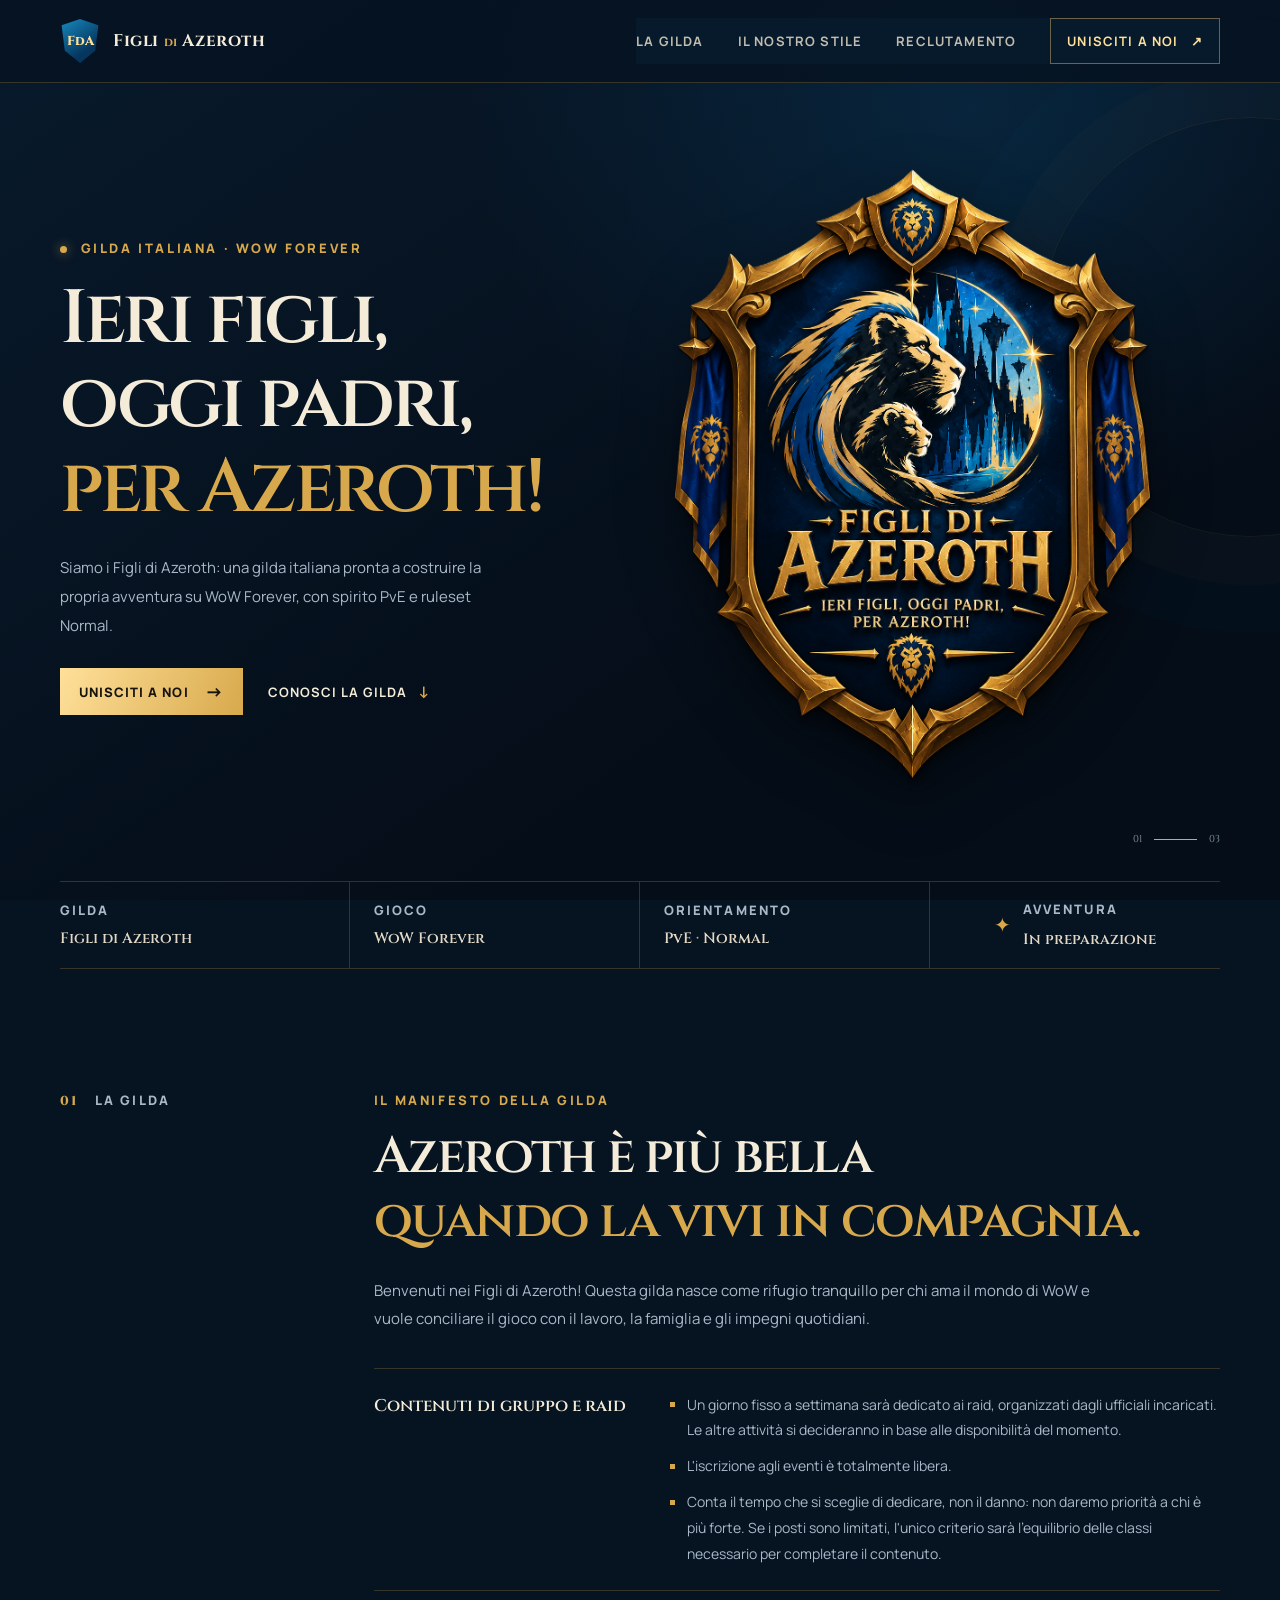
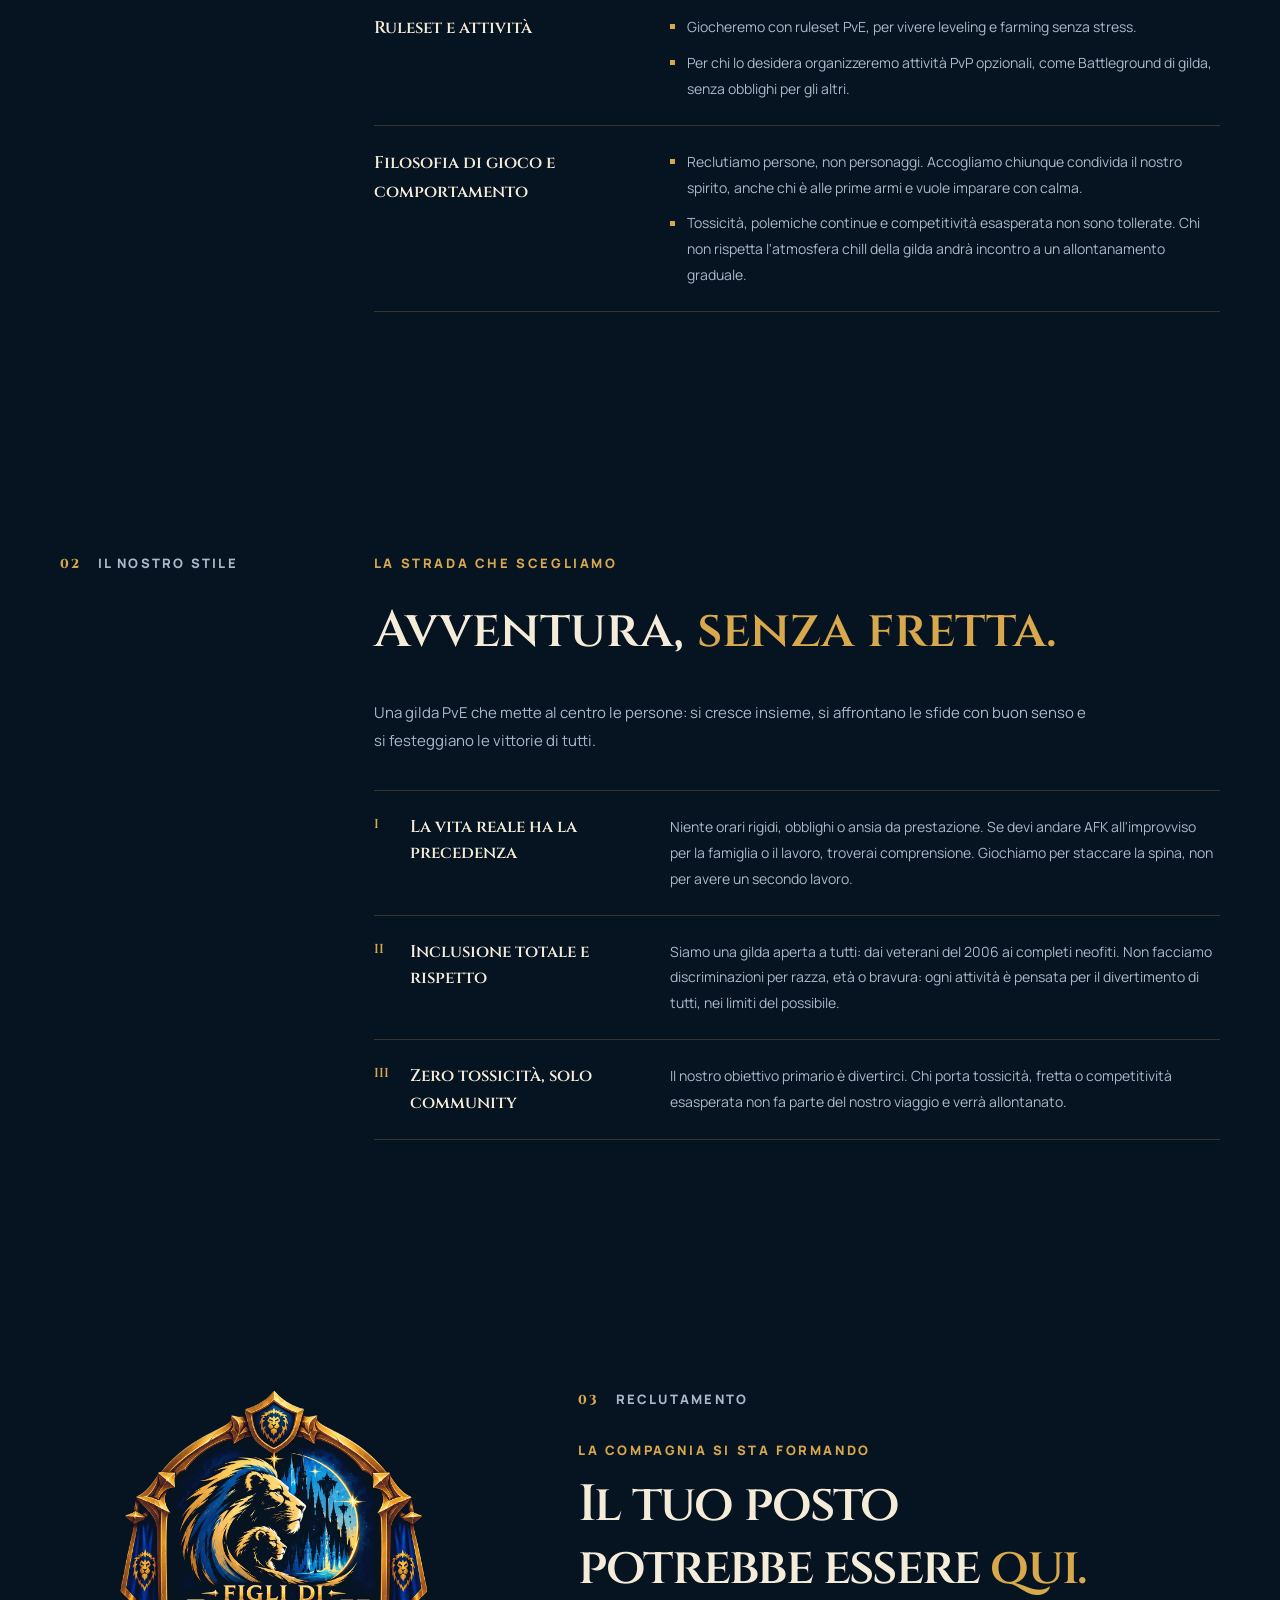
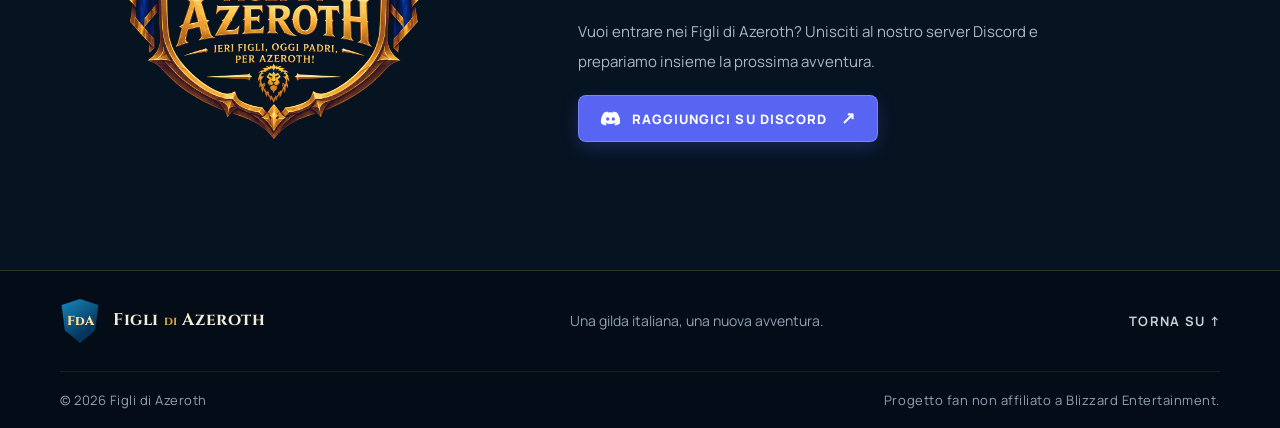
==== figli-di-azeroth/index.html @ 5175741f "nuovo sito wow" ====
<!doctype html>
<html lang="it">
<head>
  <meta charset="UTF-8">
  <meta name="viewport" content="width=device-width, initial-scale=1.0">
  <meta name="theme-color" content="#061321">
  <meta name="description" content="Figli di Azeroth: gilda italiana di WoW Forever con ruleset PvE / Normal. Scopri la gilda e preparati a partire per Azeroth.">
  <title>Figli di Azeroth — Gilda italiana WoW Forever</title>
  <link rel="preconnect" href="https://fonts.googleapis.com">
  <link rel="preconnect" href="https://fonts.gstatic.com" crossorigin>
  <link href="https://fonts.googleapis.com/css2?family=Cinzel:wght@500;600;700;800&family=Manrope:wght@400;500;600;700&display=swap" rel="stylesheet">
  <link rel="stylesheet" href="style.css">
  <script src="script.js" defer></script>
</head>
<body>
  <div class="ambient" aria-hidden="true"></div>
  <header class="site-header">
    <nav class="nav wrap" aria-label="Navigazione principale">
      <a class="brand" href="#inizio" aria-label="Figli di Azeroth, home">
        <span class="brand-crest" aria-hidden="true">FdA</span>
        <span class="brand-name">Figli <i>di</i> Azeroth</span>
      </a>
      <button class="menu-toggle" type="button" aria-expanded="false" aria-controls="site-menu" aria-label="Apri menu">
        <span></span><span></span><span></span>
      </button>
      <div class="menu" id="site-menu">
        <a href="#gilda">La gilda</a>
        <a href="#stile">Il nostro stile</a>
        <a href="#reclutamento">Reclutamento</a>
        <a class="nav-cta" href="#reclutamento">Unisciti a noi <span aria-hidden="true">↗</span></a>
      </div>
    </nav>
  </header>

  <main id="inizio">
    <section class="hero wrap" aria-labelledby="hero-title">
      <div class="hero-copy">
        <p class="eyebrow"><span class="live-dot"></span> Gilda italiana · WoW Forever</p>
        <h1 id="hero-title">Ieri figli,<br>oggi padri,<br><em>per Azeroth!</em></h1>
        <p class="hero-lead">Siamo i Figli di Azeroth: una gilda italiana pronta a costruire la propria avventura su WoW Forever, con spirito PvE e ruleset Normal.</p>
        <div class="hero-actions">
          <a class="button button-gold" href="#reclutamento">Unisciti a noi <span aria-hidden="true">→</span></a>
          <a class="text-button" href="#gilda">Conosci la gilda <span aria-hidden="true">↓</span></a>
        </div>
      </div>
      <div class="hero-art">
        <img class="hero-logo" src="logo.png" alt="Stemma Figli di Azeroth: leoni, castello azzurro e motto Ieri figli, oggi padri, per Azeroth!">
      </div>
      <div class="hero-index" aria-hidden="true">01 <span></span> 03</div>
    </section>

    <section class="facts wrap" aria-label="Informazioni sulla gilda">
      <div class="fact"><span class="fact-label">Gilda</span><strong>Figli di Azeroth</strong></div>
      <div class="fact"><span class="fact-label">Gioco</span><strong>WoW Forever</strong></div>
      <div class="fact"><span class="fact-label">Orientamento</span><strong>PvE <i>·</i> Normal</strong></div>
      <div class="fact fact-status"><span class="status-icon">✦</span><span><span class="fact-label">Avventura</span><strong>In preparazione</strong></span></div>
    </section>

    <section class="intro section wrap" id="gilda" aria-labelledby="guild-title">
      <div class="section-kicker"><span>01</span> La gilda</div>
      <div class="intro-content">
        <p class="eyebrow">Il manifesto della gilda</p>
        <h2 id="guild-title">Azeroth è più bella<br><em>quando la vivi in compagnia.</em></h2>
        <p class="manifesto-lead">Benvenuti nei Figli di Azeroth! Questa gilda nasce come rifugio tranquillo per chi ama il mondo di WoW e vuole conciliare il gioco con il lavoro, la famiglia e gli impegni quotidiani.</p>
        <div class="manifesto">
          <article class="manifesto-topic">
            <h3>Contenuti di gruppo e raid</h3>
            <ul>
              <li>Un giorno fisso a settimana sarà dedicato ai raid, organizzati dagli ufficiali incaricati. Le altre attività si decideranno in base alle disponibilità del momento.</li>
              <li>L'iscrizione agli eventi è totalmente libera.</li>
              <li>Conta il tempo che si sceglie di dedicare, non il danno: non daremo priorità a chi è più forte. Se i posti sono limitati, l'unico criterio sarà l'equilibrio delle classi necessario per completare il contenuto.</li>
            </ul>
          </article>
          <article class="manifesto-topic">
            <h3>Ruleset e attività</h3>
            <ul>
              <li>Giocheremo con ruleset PvE, per vivere leveling e farming senza stress.</li>
              <li>Per chi lo desidera organizzeremo attività PvP opzionali, come Battleground di gilda, senza obblighi per gli altri.</li>
            </ul>
          </article>
          <article class="manifesto-topic">
            <h3>Filosofia di gioco e comportamento</h3>
            <ul>
              <li>Reclutiamo persone, non personaggi. Accogliamo chiunque condivida il nostro spirito, anche chi è alle prime armi e vuole imparare con calma.</li>
              <li>Tossicità, polemiche continue e competitività esasperata non sono tollerate. Chi non rispetta l'atmosfera chill della gilda andrà incontro a un allontanamento graduale.</li>
            </ul>
          </article>
        </div>
      </div>
    </section>

    <section class="style-section section wrap" id="stile" aria-labelledby="style-title">
      <div class="section-kicker"><span>02</span> Il nostro stile</div>
      <div class="style-content">
        <p class="eyebrow">La strada che scegliamo</p>
        <h2 id="style-title">Avventura, <em>senza fretta.</em></h2>
        <p class="style-lead">Una gilda PvE che mette al centro le persone: si cresce insieme, si affrontano le sfide con buon senso e si festeggiano le vittorie di tutti.</p>
        <div class="pillars">
          <article class="pillar">
            <h3><span class="pillar-number">I</span>La vita reale ha la precedenza</h3><p>Niente orari rigidi, obblighi o ansia da prestazione. Se devi andare AFK all'improvviso per la famiglia o il lavoro, troverai comprensione. Giochiamo per staccare la spina, non per avere un secondo lavoro.</p>
          </article>
          <article class="pillar">
            <h3><span class="pillar-number">II</span>Inclusione totale e rispetto</h3><p>Siamo una gilda aperta a tutti: dai veterani del 2006 ai completi neofiti. Non facciamo discriminazioni per razza, età o bravura: ogni attività è pensata per il divertimento di tutti, nei limiti del possibile.</p>
          </article>
          <article class="pillar">
            <h3><span class="pillar-number">III</span>Zero tossicità, solo community</h3><p>Il nostro obiettivo primario è divertirci. Chi porta tossicità, fretta o competitività esasperata non fa parte del nostro viaggio e verrà allontanato.</p>
          </article>
        </div>
      </div>
    </section>

    <section class="join section wrap" id="reclutamento" aria-labelledby="join-title">
      <div class="join-emblem">
        <img class="join-logo" src="logo_small.png?v=2" alt="Stemma dei Figli di Azeroth">
      </div>
      <div class="join-copy">
        <div class="section-kicker"><span>03</span> Reclutamento</div>
        <p class="eyebrow">La compagnia si sta formando</p>
        <h2 id="join-title">Il tuo posto<br>potrebbe essere <em>qui.</em></h2>
        <p>Vuoi entrare nei Figli di Azeroth? Unisciti al nostro server Discord e prepariamo insieme la prossima avventura.</p>
        <a class="button discord-cta" href="https://discord.gg/UzZQa9hVy2" target="_blank" rel="noopener noreferrer">
          <svg class="discord-icon" viewBox="0 0 24 24" aria-hidden="true" focusable="false"><path d="M19.7 5.3a18 18 0 0 0-4.4-1.4l-.6 1.2a16.5 16.5 0 0 0-5.4 0l-.6-1.2a18 18 0 0 0-4.4 1.4C1.5 9.4.7 13.4 1.1 17.4a18 18 0 0 0 5.4 2.7l1.2-2a11 11 0 0 1-1.9-.9l.5-.4a12.8 12.8 0 0 0 11.4 0l.5.4a11 11 0 0 1-1.9.9l1.2 2a18 18 0 0 0 5.4-2.7c.5-4.6-.8-8.6-3.2-12.1ZM8.8 14.7c-1 0-1.8-.9-1.8-2s.8-2 1.8-2 1.8.9 1.8 2-.8 2-1.8 2Zm6.4 0c-1 0-1.8-.9-1.8-2s.8-2 1.8-2 1.8.9 1.8 2-.8 2-1.8 2Z"/></svg>
          Raggiungici su Discord <span class="discord-arrow" aria-hidden="true">↗</span>
        </a>
      </div>
    </section>
  </main>

  <footer class="footer">
    <div class="wrap footer-main">
      <a class="brand" href="#inizio" aria-label="Torna all'inizio">
        <span class="brand-crest" aria-hidden="true">FdA</span>
        <span class="brand-name">Figli <i>di</i> Azeroth</span>
      </a>
      <p>Una gilda italiana, una nuova avventura.</p>
      <a class="back-top" href="#inizio">Torna su ↑</a>
    </div>
    <div class="wrap footer-bottom"><span>© <span id="current-year"></span> Figli di Azeroth</span><span>Progetto fan non affiliato a Blizzard Entertainment.</span></div>
  </footer>
</body>
</html>
---- figli-di-azeroth/style.css ----
:root {
  color-scheme: dark;
  --night: #061321;
  --night-soft: #0a1b2d;
  --panel: #0d2238;
  --line: rgba(216, 169, 76, .23);
  --cream: #f4ecd9;
  --muted: #a9b9c8;
  --gold: #d8a94c;
  --gold-light: #ffe09a;
  --ember: #167eb8;
  --serif: "Cinzel", Georgia, serif;
  --sans: "Manrope", sans-serif;
}

* { box-sizing: border-box; }
html { scroll-behavior: smooth; }
body { margin: 0; color: var(--cream); background: var(--night); font-family: var(--sans); line-height: 1.7; }
body::before { position: fixed; z-index: -1; inset: 0; background: radial-gradient(ellipse at 76% 12%, rgba(13, 96, 151, .24), transparent 37%), linear-gradient(145deg, #081a2c, #050d18 68%); content: ""; }
a { color: inherit; text-decoration: none; }
button { font: inherit; }
.wrap { width: min(1160px, calc(100% - 72px)); margin-inline: auto; }
.ambient { position: fixed; z-index: -1; top: 13%; right: -180px; width: 420px; height: 420px; border: 1px solid rgba(216, 169, 76, .09); border-radius: 50%; box-shadow: 0 0 0 48px rgba(216,169,76,.018), 0 0 0 96px rgba(22,126,184,.025); pointer-events: none; }
.site-header { position: relative; z-index: 3; border-bottom: 1px solid var(--line); background: rgba(6, 19, 33, .88); }
.nav { display: flex; min-height: 82px; align-items: center; justify-content: space-between; }
.brand { display: inline-flex; align-items: center; gap: 13px; }
.brand-crest { display: grid; width: 40px; height: 44px; place-items: center; clip-path: polygon(50% 0, 96% 14%, 88% 72%, 50% 100%, 12% 72%, 4% 14%); color: var(--gold-light); background: linear-gradient(145deg, #168bc2, #06365d 70%); filter: drop-shadow(0 0 5px rgba(216,169,76,.5)); font-family: var(--serif); font-size: 12px; font-weight: 800; }
.brand-name { font-family: var(--serif); font-size: 15px; font-weight: 700; letter-spacing: .035em; }.brand-name i { color: var(--gold); font-size: 11px; font-style: normal; }
.menu { display: flex; align-items: center; gap: 34px; color: #c4bdae; font-size: 11px; font-weight: 700; letter-spacing: .09em; text-transform: uppercase; }.menu a:not(.nav-cta):hover, .text-button:hover, .back-top:hover { color: var(--gold-light); }
.nav-cta { padding: 11px 16px; border: 1px solid rgba(216,177,108,.48); color: var(--gold-light); transition: background .2s, color .2s; }.nav-cta:hover { color: var(--night); background: var(--gold); }.nav-cta span { margin-left: 8px; }
.menu-toggle { display: none; }
.hero { position: relative; display: grid; min-height: 600px; grid-template-columns: .94fr 1.06fr; align-items: center; padding-block: 68px 80px; }
.hero-copy { position: relative; z-index: 1; padding-block: 20px; }.eyebrow { margin: 0 0 18px; color: var(--gold); font-size: 10px; font-weight: 800; letter-spacing: .2em; text-transform: uppercase; }.live-dot { display: inline-block; width: 7px; height: 7px; margin-right: 8px; border-radius: 50%; background: var(--gold); box-shadow: 0 0 11px rgba(216,177,108,.65); }
h1, h2, h3, p { margin-top: 0; }h1, h2, h3 { font-family: var(--serif); font-weight: 600; }h1 { margin-bottom: 22px; font-size: clamp(52px, 6.5vw, 86px); line-height: 1.12; letter-spacing: -.045em; }h1 em, h2 em { color: var(--gold); font-style: normal; }.hero-lead { max-width: 440px; margin-bottom: 28px; color: var(--muted); font-size: 13px; line-height: 1.95; }
.hero-actions { display: flex; flex-wrap: wrap; align-items: center; gap: 25px; }.button { display: inline-flex; min-height: 47px; align-items: center; justify-content: center; gap: 16px; padding-inline: 19px; font-size: 10px; font-weight: 800; letter-spacing: .08em; text-transform: uppercase; transition: transform .2s, background .2s; }.button:hover { transform: translateY(-2px); }.button-gold { color: #17130d; background: linear-gradient(115deg, var(--gold-light), var(--gold)); }.button-gold:hover { background: #f4dfaf; }.button span { font-size: 18px; }.text-button { color: var(--cream); font-size: 10px; font-weight: 700; letter-spacing: .08em; text-transform: uppercase; }.text-button span { margin-left: 7px; color: var(--gold); font-size: 16px; }
.hero-note { display: flex; align-items: center; gap: 13px; margin-top: 44px; color: #898276; font-size: 10px; line-height: 1.8; }.hero-note strong { color: #c9c0af; font-weight: 600; }.note-mark { color: var(--gold); font-size: 23px; }
.hero-art { position: relative; min-height: 450px; overflow: hidden; border: 1px solid rgba(216,177,108,.27); background: radial-gradient(ellipse at 54% 39%, rgba(202, 151, 83, .26), transparent 29%), linear-gradient(165deg, #303027 0%, #202019 38%, #141511 72%, #10100f 100%); isolation: isolate; }.hero-art::before { position: absolute; z-index: -1; inset: 0; background: linear-gradient(90deg, rgba(16,16,15,.08), transparent 60%), repeating-linear-gradient(0deg, transparent 0 4px, rgba(255,255,255,.012) 5px); content: ""; }.sun-halo { position: absolute; top: 11%; left: 46%; width: 190px; aspect-ratio: 1; border: 1px solid rgba(239,199,123,.45); border-radius: 50%; background: radial-gradient(circle, rgba(245,207,140,.43) 0, rgba(192,129,67,.2) 37%, transparent 70%); box-shadow: 0 0 68px rgba(218,163,84,.16); }.sun-halo::after { position: absolute; inset: -22px; border: 1px solid rgba(239,199,123,.13); border-radius: inherit; content: ""; }
.mountain { position: absolute; right: -5%; bottom: 0; left: -5%; }.mountain-back { height: 65%; background: linear-gradient(155deg, #494538, #29291f 54%, #181914); clip-path: polygon(0 100%, 0 68%, 12% 46%, 23% 65%, 37% 25%, 45% 44%, 61% 14%, 70% 38%, 81% 26%, 100% 55%, 100% 100%); opacity: .88; }.mountain-front { height: 48%; background: linear-gradient(155deg, #25271e, #10120f 68%); clip-path: polygon(0 100%, 0 55%, 17% 34%, 28% 54%, 44% 23%, 55% 49%, 73% 20%, 87% 47%, 100% 30%, 100% 100%); }.hero-art-caption { position: absolute; right: 23px; bottom: 21px; left: 23px; display: flex; align-items: end; justify-content: space-between; padding-top: 12px; border-top: 1px solid rgba(241,234,220,.24); color: rgba(241,234,220,.7); font-size: 8px; font-weight: 700; letter-spacing: .19em; }.hero-art-caption span:first-child { color: var(--gold-light); font-family: var(--serif); font-size: 14px; }.hero-seal { position: absolute; top: 50%; left: 50%; display: grid; width: 96px; height: 108px; place-items: center; transform: translate(-50%,-27%); clip-path: polygon(50% 0, 96% 14%, 88% 72%, 50% 100%, 12% 72%, 4% 14%); border: 0; color: rgba(239,199,123,.72); background: rgba(23,21,16,.45); font-family: var(--serif); font-size: 27px; font-weight: 700; text-shadow: 0 1px 20px rgba(0,0,0,.8); }.hero-index { position: absolute; right: 0; bottom: 33px; display: flex; align-items: center; gap: 12px; color: #827b6e; font-family: var(--serif); font-size: 10px; }.hero-index span { width: 43px; height: 1px; background: var(--gold); }
.facts { display: grid; grid-template-columns: repeat(4,1fr); border-block: 1px solid var(--line); }.fact { display: flex; min-height: 86px; flex-direction: column; justify-content: center; padding: 12px 24px; border-right: 1px solid var(--line); }.fact:first-child { padding-left: 0; }.fact:last-child { border: 0; }.fact-label { display: block; margin-bottom: 5px; color: #827b70; font-size: 8px; font-weight: 800; letter-spacing: .16em; text-transform: uppercase; }.fact strong { color: #e2d8c5; font-family: var(--serif); font-size: 12px; font-weight: 600; }.fact strong i { color: var(--gold); font-style: normal; }.fact-status { flex-direction: row; align-items: center; gap: 12px; }.status-icon { color: var(--gold); font-size: 20px; }.fact-status .fact-label { margin-bottom: 5px; }
.section { padding-block: 120px; }.intro { display: grid; grid-template-columns: .3fr 1fr; gap: 60px; }.section-kicker { color: #81796b; font-size: 9px; font-weight: 800; letter-spacing: .17em; text-transform: uppercase; }.section-kicker span { margin-right: 11px; color: var(--gold); font-family: var(--serif); font-size: 13px; }.intro-content .eyebrow { margin-bottom: 14px; }.intro h2, .section-heading h2, .join h2 { margin-bottom: 24px; font-size: clamp(33px, 4vw, 51px); line-height: 1.25; letter-spacing: -.035em; }.intro-columns { display: grid; grid-template-columns: 1fr 1fr; gap: 32px; }.intro-columns p, .section-heading > p, .pillar p, .join-copy > p:not(.eyebrow) { margin-bottom: 0; color: var(--muted); font-size: 12px; line-height: 2; }
.style-section { padding-block: 82px 94px; border-block: 1px solid var(--line); background: linear-gradient(110deg, rgba(41,36,27,.43), rgba(22,21,18,.55)); }.style-inner > .section-kicker { margin-bottom: 33px; }.section-heading { display: flex; align-items: end; justify-content: space-between; gap: 40px; margin-bottom: 49px; }.section-heading .eyebrow { margin-bottom: 12px; }.section-heading h2 { margin-bottom: 0; }.section-heading > p { max-width: 330px; }.pillars { display: grid; grid-template-columns: repeat(3,1fr); border: 1px solid var(--line); }.pillar { position: relative; min-height: 222px; padding: 27px 29px 25px; border-right: 1px solid var(--line); }.pillar:last-child { border-right: 0; }.pillar-number { position: absolute; top: 21px; right: 23px; color: #655e52; font-family: var(--serif); font-size: 11px; }.pillar-icon { display: block; margin-bottom: 26px; color: var(--gold); font-size: 24px; }.pillar h3 { margin-bottom: 10px; font-size: 15px; }.pillar p { font-size: 10px; line-height: 1.9; }
.join { display: grid; grid-template-columns: .8fr 1.2fr; align-items: center; gap: 90px; }.join-emblem { position: relative; display: grid; width: min(290px, 100%); aspect-ratio: 1; place-items: center; justify-self: center; border: 1px solid rgba(216,177,108,.27); border-radius: 50%; background: radial-gradient(circle, rgba(216,177,108,.09), transparent 61%); }.join-emblem::before, .join-emblem::after { position: absolute; border: 1px solid rgba(216,177,108,.18); border-radius: 50%; content: ""; }.join-emblem::before { inset: 17px; }.join-emblem::after { inset: 34px; border-style: dashed; }.join-emblem span { z-index: 1; color: var(--gold-light); font-family: var(--serif); font-size: 60px; font-weight: 600; text-shadow: 0 0 35px rgba(216,177,108,.28); }.join-emblem i { position: absolute; width: 7px; height: 7px; border-radius: 50%; background: var(--gold-light); box-shadow: 0 0 15px var(--gold); }.join-copy .section-kicker { margin-bottom: 28px; }.join-copy .eyebrow { margin-bottom: 12px; }.join h2 { margin-bottom: 17px; }.join-copy > p:not(.eyebrow) { max-width: 530px; }.join-status { display: flex; align-items: center; gap: 13px; margin-top: 28px; padding: 15px 17px; border: 1px solid var(--line); background: rgba(31,29,24,.65); }.join-status > span:last-child { display: flex; flex-direction: column; }.join-status strong { color: var(--gold-light); font-size: 10px; }.join-status small { color: #948c7e; font-size: 9px; }
.footer { border-top: 1px solid var(--line); background: #040d17; }.footer-main { display: flex; min-height: 100px; align-items: center; justify-content: space-between; }.footer-main > p { margin: 0; color: #91a3b2; font-size: 10px; }.back-top { color: #c7d0d7; font-size: 9px; font-weight: 700; letter-spacing: .1em; text-transform: uppercase; }.footer-bottom { display: flex; justify-content: space-between; padding-block: 17px; border-top: 1px solid rgba(216,169,76,.12); color: #75899a; font-size: 8px; letter-spacing: .04em; }

/* Araldica e luce blu ispirate al crest della gilda. */
.hero-art { border-color: rgba(216,169,76,.5); background: radial-gradient(ellipse at 54% 40%, rgba(12,126,190,.58), transparent 34%), radial-gradient(ellipse at 50% 80%, rgba(3,50,86,.8), transparent 58%), linear-gradient(165deg, #0b3152, #071c32 55%, #061321); box-shadow: inset 0 0 70px rgba(0,8,18,.55), 0 18px 65px rgba(0,0,0,.18); }
.hero-art::before { background: radial-gradient(circle at 15% 28%, var(--gold-light) 0 1px, transparent 2px), radial-gradient(circle at 79% 25%, var(--gold-light) 0 1px, transparent 2px), radial-gradient(circle at 25% 61%, #41b8ec 0 1px, transparent 2px), radial-gradient(circle at 85% 69%, #41b8ec 0 1px, transparent 2px), linear-gradient(90deg, rgba(5,16,30,.28), transparent 60%), repeating-linear-gradient(0deg, transparent 0 4px, rgba(255,255,255,.012) 5px); }
.sun-halo { border-color: rgba(69,190,246,.55); background: radial-gradient(circle, rgba(32,162,225,.42), rgba(7,81,137,.22) 42%, transparent 72%); box-shadow: 0 0 68px rgba(30,151,222,.26); }
.sun-halo::after { border-color: rgba(255,218,136,.2); }
.mountain-back { height: 65%; background: linear-gradient(155deg, #168cc4, #07517c 54%, #082742); clip-path: polygon(0 100%, 0 79%, 12% 79%, 12% 59%, 18% 59%, 18% 72%, 28% 72%, 28% 47%, 34% 47%, 34% 20%, 38% 20%, 38% 8%, 42% 8%, 42% 36%, 47% 36%, 47% 56%, 54% 56%, 54% 27%, 60% 27%, 60% 12%, 64% 12%, 64% 43%, 70% 43%, 70% 68%, 78% 68%, 78% 44%, 83% 44%, 83% 72%, 100% 72%, 100% 100%); opacity: .76; }
.mountain-front { background: linear-gradient(155deg, #0a3455, #061321 68%); }
.hero-seal { color: var(--gold-light); background: linear-gradient(145deg, rgba(8,100,157,.9), rgba(5,27,49,.94)); filter: drop-shadow(0 0 12px rgba(216,169,76,.34)); }
.hero-index { color: #91a6b7; }
.style-section { background: linear-gradient(110deg, rgba(10,47,78,.56), rgba(6,19,33,.72)); }
.pillars { background: rgba(4,18,32,.46); }
.pillar-number { color: #688197; }
.join-emblem { width: min(290px, 100%); aspect-ratio: .83; border: 0; border-radius: 0; clip-path: polygon(50% 0, 97% 14%, 91% 67%, 75% 85%, 50% 100%, 25% 85%, 9% 67%, 3% 14%); background: linear-gradient(145deg, var(--gold-light), #9b6b20 46%, var(--gold-light)); filter: drop-shadow(0 0 22px rgba(216,169,76,.22)); }
.join-emblem::before { inset: 8px; border: 0; border-radius: 0; clip-path: inherit; background: radial-gradient(ellipse at 50% 40%, #0c5889, #071a2d 69%); }
.join-emblem::after { inset: 20px; border: 1px solid rgba(255,224,154,.55); border-radius: 0; clip-path: inherit; }
.join-emblem i { top: 23%; }
.join-status { background: rgba(8,38,63,.75); }
.join-status small { color: #9eb1c1; }
.menu { background: #071a2c; }
.menu > a:not(.nav-cta) { border-color: rgba(216,169,76,.12); }
.hero-art { display: grid; min-height: 0; place-items: center; overflow: visible; border: 0; background: transparent; box-shadow: none; isolation: auto; }
.hero-art::before { display: none; }
.hero-logo { display: block; width: 100%; max-width: 500px; max-height: min(76vh, 650px); height: auto; object-fit: contain; filter: drop-shadow(0 18px 30px rgba(0,0,0,.34)); }
:focus-visible { outline: 2px solid var(--gold-light); outline-offset: 4px; }
@media (max-width: 800px) {
  .wrap { width: min(100% - 40px, 600px); }.nav { min-height: 70px; }.menu-toggle { display: block; padding: 8px; border: 0; background: transparent; }.menu-toggle span { display: block; width: 23px; height: 1px; margin: 5px; background: var(--gold); }.menu { position: absolute; top: 69px; right: 20px; left: 20px; display: none; flex-direction: column; align-items: stretch; gap: 0; padding: 12px 20px 20px; border: 1px solid var(--line); background: #071a2c; }.menu.open { display: flex; }.menu > a:not(.nav-cta) { padding: 12px 0; border-bottom: 1px solid rgba(216,169,76,.12); }.nav-cta { margin-top: 15px; text-align: center; }
  .hero { display: flex; min-height: auto; flex-direction: column; align-items: stretch; padding-block: 66px 57px; }.hero-copy { padding: 0; }.hero-art { width: min(100%, 430px); margin: 34px auto 0; }.hero-logo { max-height: 68vh; }.hero-index { bottom: 24px; }.hero-note { margin-top: 30px; }.facts { grid-template-columns: repeat(2,1fr); }.fact { min-height: 76px; padding: 12px 15px; }.fact:nth-child(2) { border-right: 0; }.fact:nth-child(3) { padding-left: 0; border-top: 1px solid var(--line); }.fact:nth-child(4) { border-top: 1px solid var(--line); }.section { padding-block: 83px; }.intro { grid-template-columns: 1fr; gap: 28px; }.intro-columns { gap: 20px; }.style-section { padding-block: 66px; }.section-heading { display: block; margin-bottom: 34px; }.section-heading > p { max-width: 480px; margin-top: 20px; }.pillars { grid-template-columns: 1fr; }.pillar { min-height: 0; padding: 23px; border-right: 0; border-bottom: 1px solid var(--line); }.pillar:last-child { border-bottom: 0; }.pillar-icon { margin-bottom: 14px; }.join { grid-template-columns: 1fr; gap: 46px; }.join-emblem { width: 205px; }.join-emblem span { font-size: 45px; }.join-copy .section-kicker { margin-bottom: 24px; }.footer-main { min-height: 0; flex-wrap: wrap; gap: 17px; padding-block: 26px; }.footer-main > p { order: 3; width: 100%; }.footer-bottom { gap: 12px; }
}
@media (max-width: 480px) {
  .wrap { width: calc(100% - 36px); }.brand-name { font-size: 13px; }.hero { padding-top: 52px; }.hero h1 { font-size: clamp(48px, 14vw, 65px); }.hero-lead { font-size: 12px; }.hero-actions { align-items: flex-start; flex-direction: column; gap: 15px; }.hero-art { min-height: 0; }.intro-columns { grid-template-columns: 1fr; }.intro h2, .section-heading h2, .join h2 { font-size: 33px; }.footer-bottom { flex-direction: column; }
}
@media (prefers-reduced-motion: reduce) { html { scroll-behavior: auto; } *, *::before, *::after { animation-duration: .01ms !important; animation-iteration-count: 1 !important; transition-duration: .01ms !important; } }

/* Tipografia secondaria ingrandita per migliorare la leggibilità. */
.brand-crest { font-size: 13px; }
.brand-name { font-size: 16px; }
.brand-name i { font-size: 12px; }
.menu, .eyebrow, .button, .text-button, .hero-note, .footer-main > p { font-size: 12px; }
.hero-lead { font-size: 14px; }
.fact-label { color: var(--muted); font-size: 12px; }
.fact strong { font-size: 14px; }
.section-kicker { color: var(--muted); font-size: 12px; }
.intro-columns p, .section-heading > p, .join-copy > p:not(.eyebrow) { font-size: 14px; }
.pillar p { font-size: 13px; }
.pillar-number { color: #91a6b7; font-size: 12px; }
.join-status strong, .join-status small { font-size: 12px; }
.join-status small { color: #b0c0cd; }
.hero-note { color: var(--muted); }
.hero-note strong { color: var(--cream); }
.back-top { font-size: 12px; }
.footer-bottom { color: #91a3b2; font-size: 12px; }
@media (max-width: 480px) { .brand-name { font-size: 15px; } }

/* Testi secondari più leggibili e stemma originale nella sezione reclutamento. */
.brand-name { font-size: 17px; }
.menu, .eyebrow, .button, .text-button, .back-top { font-size: 13px; }
.hero-note, .footer-main > p { font-size: 14px; }
.hero-lead, .intro-columns p, .section-heading > p, .join-copy > p:not(.eyebrow) { font-size: 15px; }
.fact-label, .section-kicker { font-size: 13px; }
.fact strong { font-size: 15px; }
.pillar p { font-size: 14px; }
.join-status strong { font-size: 14px; }
.join-status small, .footer-bottom { font-size: 13px; }
.hero h1 { font-size: clamp(48px, 5.9vw, 78px); }
.join-emblem { width: min(370px, 100%); aspect-ratio: 1; border: 0; background: transparent; clip-path: none; filter: none; }
.join-emblem::before, .join-emblem::after { display: none; }
.style-section { display: grid; grid-template-columns: .3fr 1fr; gap: 60px; padding-block: 120px; border: 0; background: none; }
.style-content .eyebrow { margin-bottom: 14px; }
.style-content h2 { margin-bottom: 24px; font-size: clamp(33px, 4vw, 51px); }
.style-lead { max-width: 720px; margin: 0 0 34px; color: var(--muted); font-size: 15px; line-height: 1.9; }
.pillars { display: block; border: 0; border-top: 1px solid var(--line); background: none; }
.pillar { display: grid; grid-template-columns: minmax(180px, .65fr) 1.35fr; gap: 32px; min-height: 0; padding: 23px 0; border-right: 0; border-bottom: 1px solid var(--line); }
.pillar:last-child { border-bottom: 1px solid var(--line); }
.pillar h3 { display: flex; align-items: flex-start; gap: 12px; margin: 0; font-family: var(--serif); font-size: 17px; line-height: 1.55; }
.pillar-number { position: static; flex: 0 0 24px; color: var(--gold); font-size: 13px; }
.pillar p { font-size: 14px; line-height: 1.85; }
@media (max-width: 800px) { .style-section { grid-template-columns: 1fr; gap: 28px; padding-block: 83px; } }
@media (max-width: 480px) { .pillar { grid-template-columns: 1fr; gap: 8px; } }
@media (max-width: 480px) { .style-content h2 { font-size: 33px; } }
.manifesto-lead { max-width: 720px; margin: 0 0 34px; color: var(--muted); font-size: 15px; line-height: 1.9; }
.manifesto { border-top: 1px solid var(--line); }
.manifesto-topic { display: grid; grid-template-columns: minmax(180px, .65fr) 1.35fr; gap: 32px; padding: 23px 0; border-bottom: 1px solid var(--line); }
.manifesto-topic h3 { margin: 0; color: var(--cream); font-family: var(--serif); font-size: 17px; }
.manifesto-topic ul { display: grid; gap: 10px; margin: 0; padding: 0; list-style: none; }
.manifesto-topic li { position: relative; padding-left: 17px; color: var(--muted); font-size: 14px; line-height: 1.85; }
.manifesto-topic li::before { position: absolute; top: .75em; left: 0; width: 5px; height: 5px; background: var(--gold); content: ""; }
@media (max-width: 600px) { .manifesto-topic { grid-template-columns: 1fr; gap: 12px; } }
.join-logo { display: block; width: 100%; max-width: 370px; height: auto; object-fit: contain; mix-blend-mode: lighten; filter: drop-shadow(0 16px 26px rgba(0,0,0,.3)); }
.button.discord-cta { margin-top: 18px; padding: 0 21px; border: 1px solid rgba(255,255,255,.2); border-radius: 8px; color: #fff; background: #5865f2; box-shadow: 0 6px 18px rgba(88,101,242,.24); gap: 11px; }
.button.discord-cta:hover { background: #4752c4; box-shadow: 0 9px 24px rgba(88,101,242,.34); }
.discord-icon { width: 21px; height: 21px; fill: currentColor; }
.button.discord-cta .discord-arrow { margin-left: 3px; font-size: 17px; }
@media (max-width: 800px) { .join-emblem { width: min(100%, 270px); margin-inline: auto; } }
@media (max-width: 480px) {
  .brand-name { font-size: 16px; }
  .hero h1 { font-size: clamp(46px, 12.5vw, 60px); }
  .hero-lead { font-size: 15px; }
}
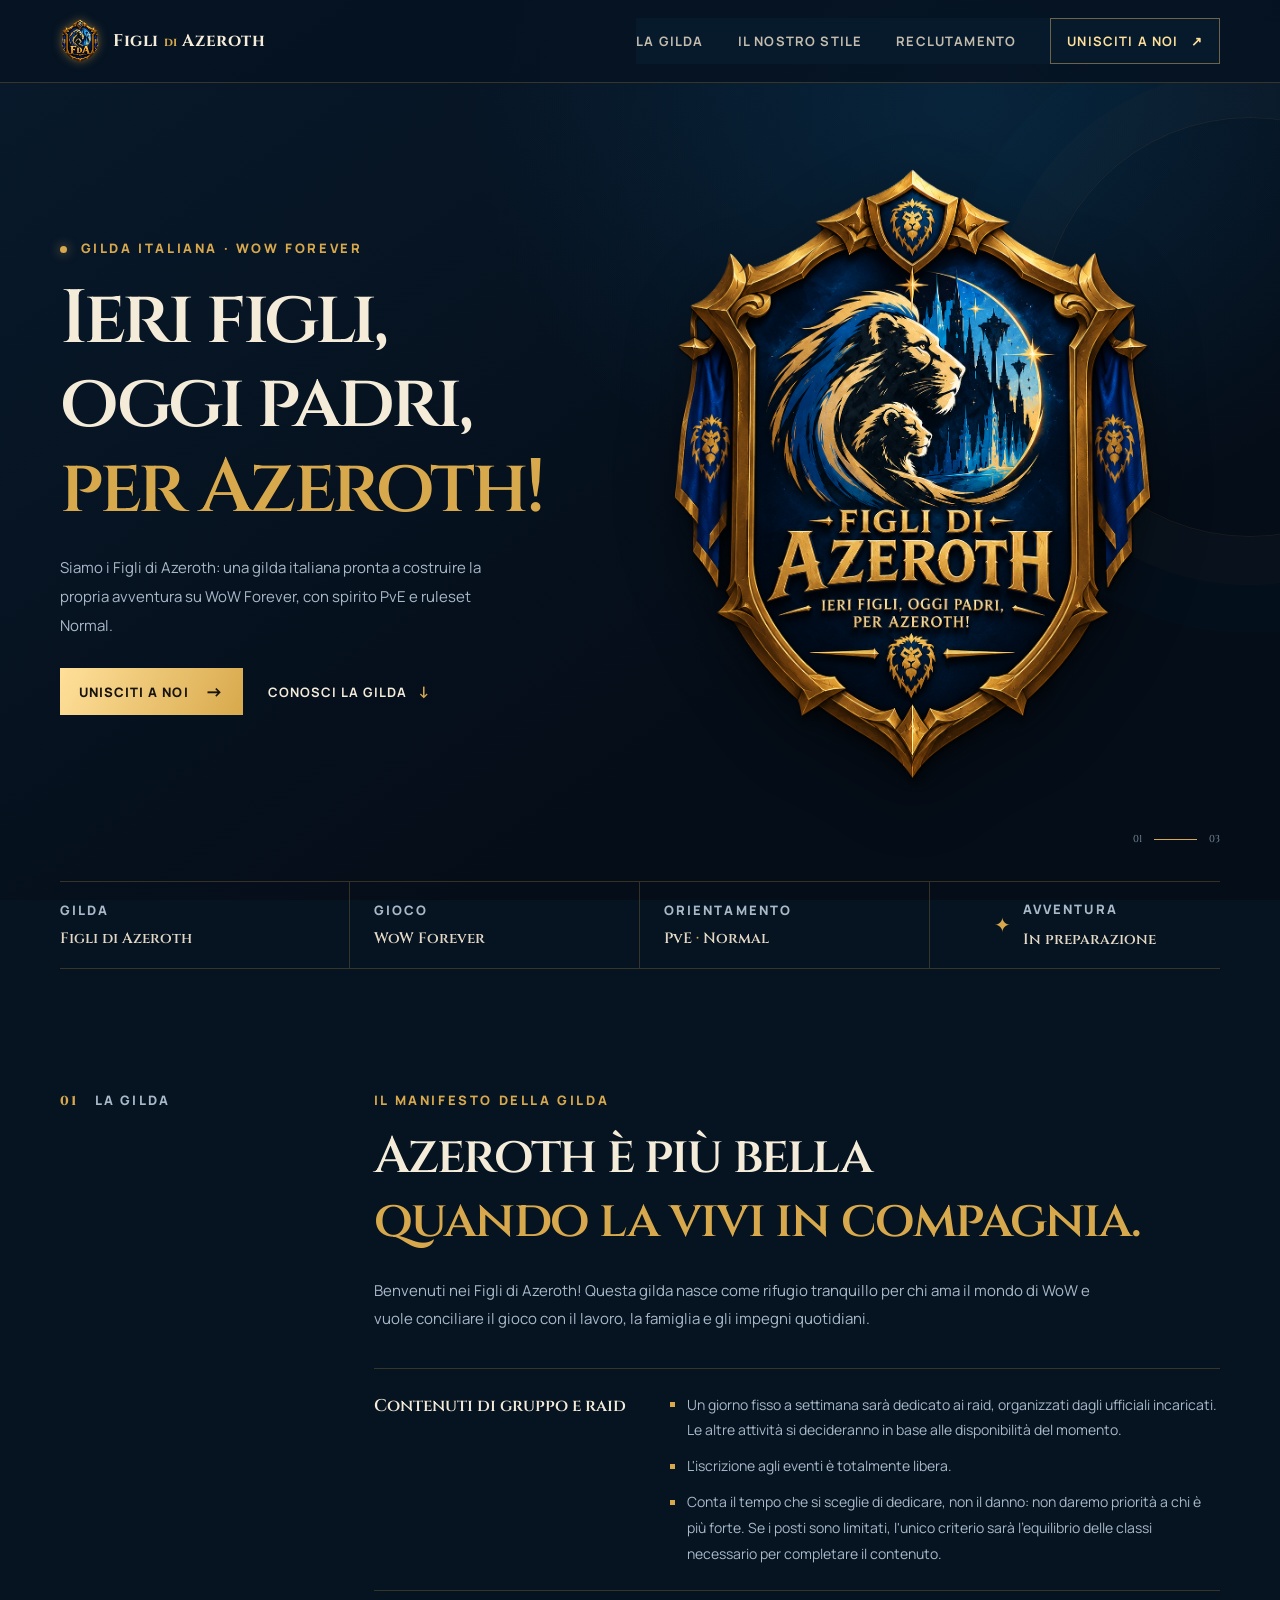
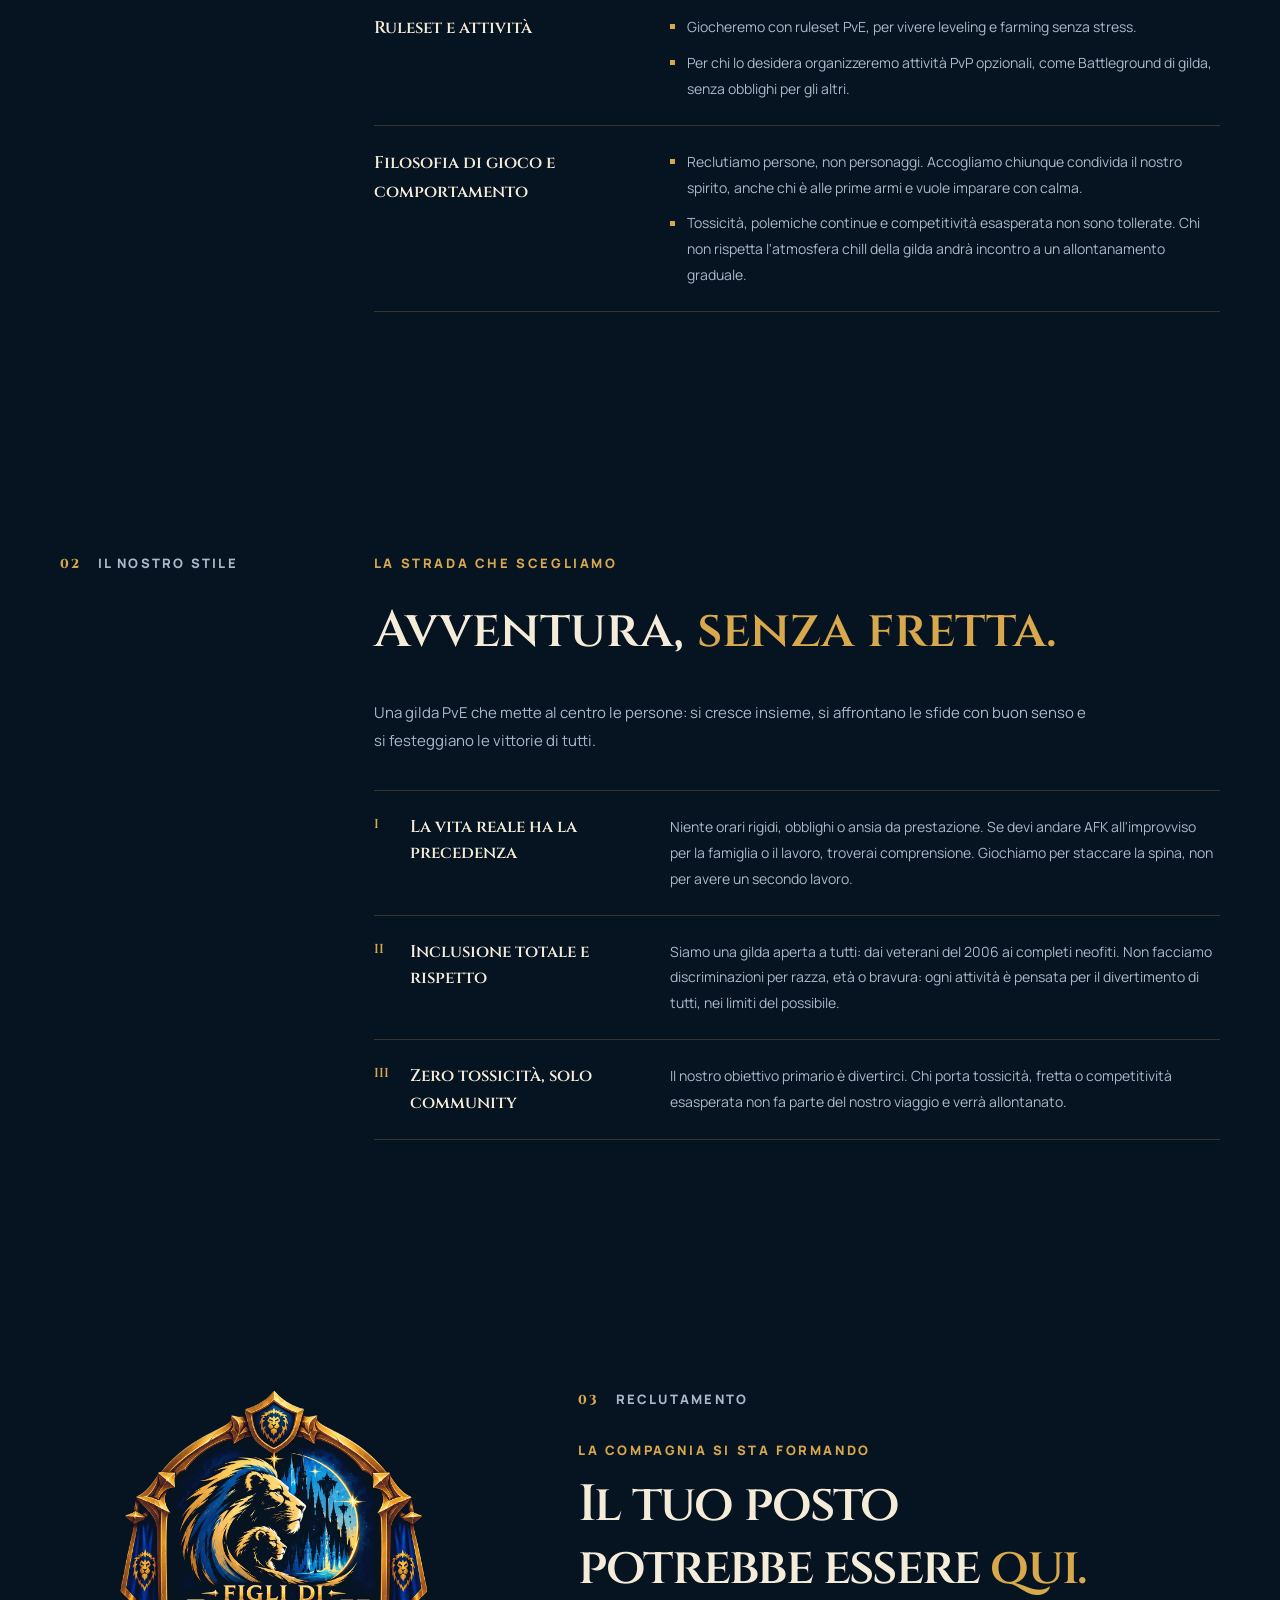
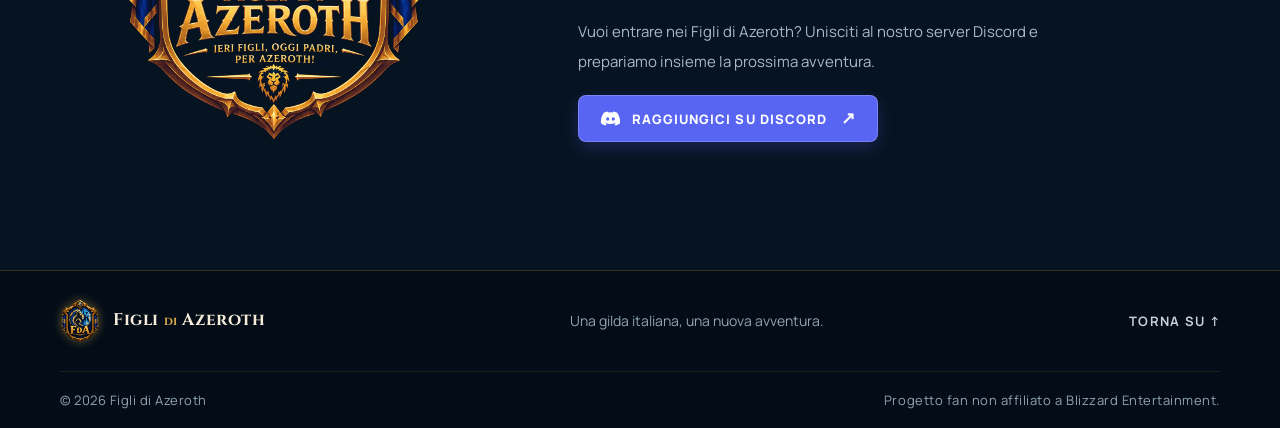
==== commit d40289ec: "modifica icona sito" ====
--- a/figli-di-azeroth/index.html
+++ b/figli-di-azeroth/index.html
@@ -17,7 +17,7 @@
   <header class="site-header">
     <nav class="nav wrap" aria-label="Navigazione principale">
       <a class="brand" href="#inizio" aria-label="Figli di Azeroth, home">
-        <span class="brand-crest" aria-hidden="true">FdA</span>
+        <img class="brand-crest" src="icona.png" alt="" aria-hidden="true">
         <span class="brand-name">Figli <i>di</i> Azeroth</span>
       </a>
       <button class="menu-toggle" type="button" aria-expanded="false" aria-controls="site-menu" aria-label="Apri menu">
@@ -129,7 +129,7 @@
   <footer class="footer">
     <div class="wrap footer-main">
       <a class="brand" href="#inizio" aria-label="Torna all'inizio">
-        <span class="brand-crest" aria-hidden="true">FdA</span>
+        <img class="brand-crest" src="icona.png" alt="" aria-hidden="true">
         <span class="brand-name">Figli <i>di</i> Azeroth</span>
       </a>
       <p>Una gilda italiana, una nuova avventura.</p>
--- a/figli-di-azeroth/style.css
+++ b/figli-di-azeroth/style.css
@@ -24,7 +24,7 @@
 .site-header { position: relative; z-index: 3; border-bottom: 1px solid var(--line); background: rgba(6, 19, 33, .88); }
 .nav { display: flex; min-height: 82px; align-items: center; justify-content: space-between; }
 .brand { display: inline-flex; align-items: center; gap: 13px; }
-.brand-crest { display: grid; width: 40px; height: 44px; place-items: center; clip-path: polygon(50% 0, 96% 14%, 88% 72%, 50% 100%, 12% 72%, 4% 14%); color: var(--gold-light); background: linear-gradient(145deg, #168bc2, #06365d 70%); filter: drop-shadow(0 0 5px rgba(216,169,76,.5)); font-family: var(--serif); font-size: 12px; font-weight: 800; }
+.brand-crest { display: block; width: 40px; height: 44px; flex: 0 0 40px; object-fit: contain; filter: drop-shadow(0 0 5px rgba(216,169,76,.5)); }
 .brand-name { font-family: var(--serif); font-size: 15px; font-weight: 700; letter-spacing: .035em; }.brand-name i { color: var(--gold); font-size: 11px; font-style: normal; }
 .menu { display: flex; align-items: center; gap: 34px; color: #c4bdae; font-size: 11px; font-weight: 700; letter-spacing: .09em; text-transform: uppercase; }.menu a:not(.nav-cta):hover, .text-button:hover, .back-top:hover { color: var(--gold-light); }
 .nav-cta { padding: 11px 16px; border: 1px solid rgba(216,177,108,.48); color: var(--gold-light); transition: background .2s, color .2s; }.nav-cta:hover { color: var(--night); background: var(--gold); }.nav-cta span { margin-left: 8px; }
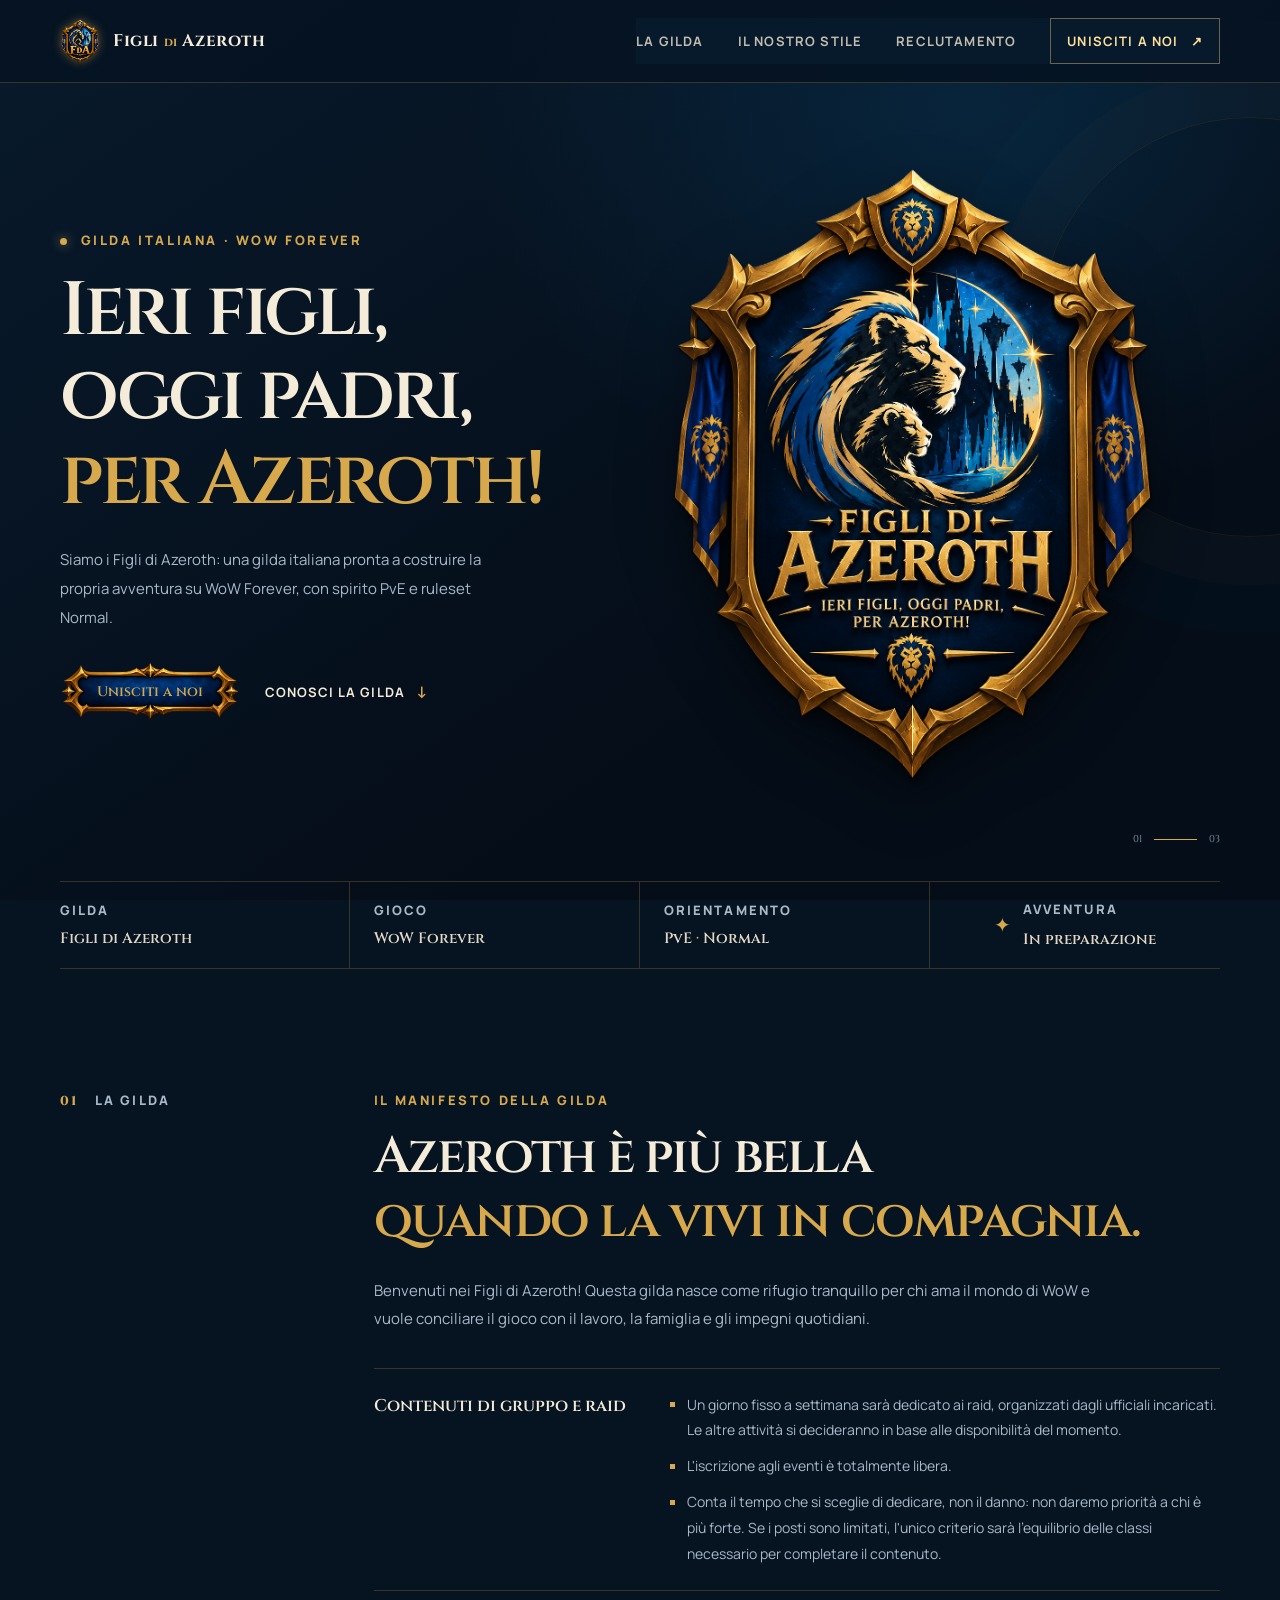
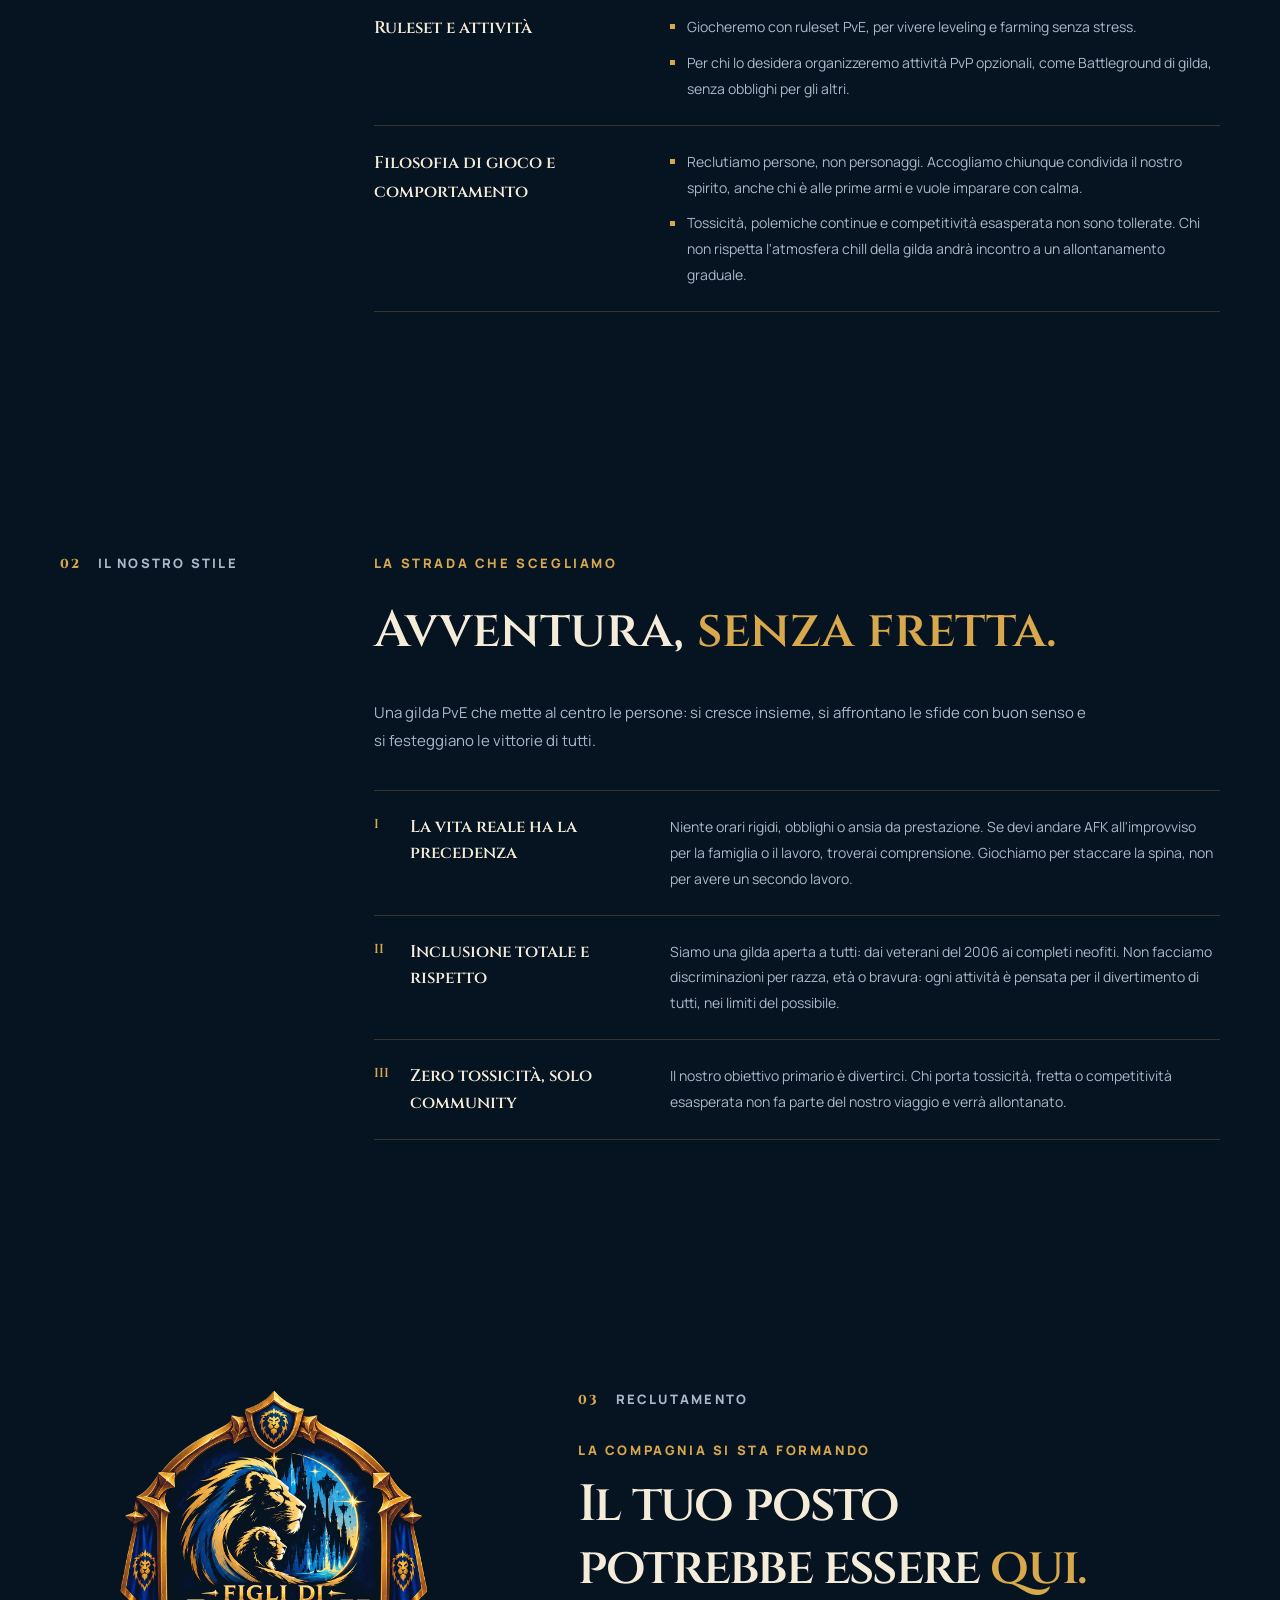
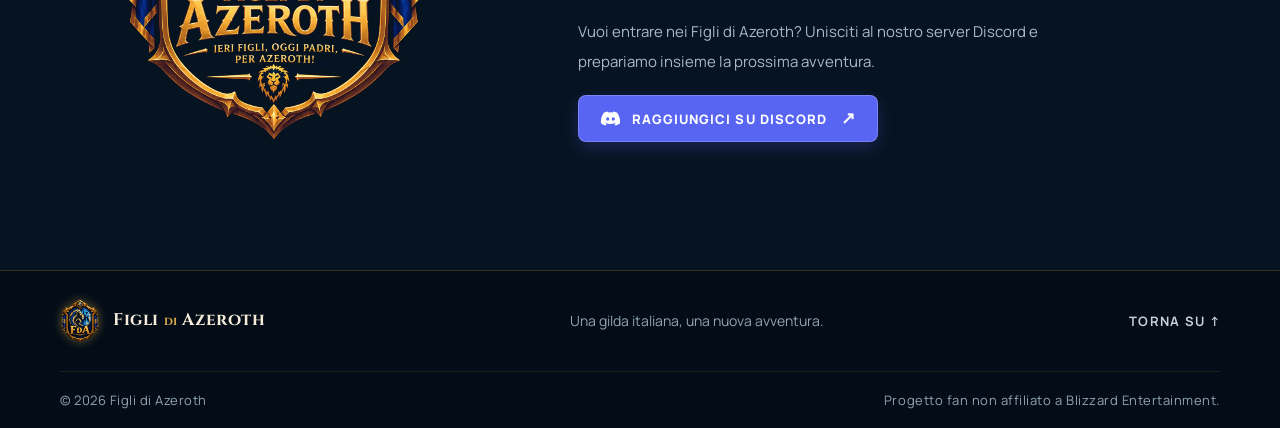
==== commit 304ebce8: "aggiunto pulsante call to action bello" ====
--- a/figli-di-azeroth/index.html
+++ b/figli-di-azeroth/index.html
@@ -39,7 +39,7 @@
         <h1 id="hero-title">Ieri figli,<br>oggi padri,<br><em>per Azeroth!</em></h1>
         <p class="hero-lead">Siamo i Figli di Azeroth: una gilda italiana pronta a costruire la propria avventura su WoW Forever, con spirito PvE e ruleset Normal.</p>
         <div class="hero-actions">
-          <a class="button button-gold" href="#reclutamento">Unisciti a noi <span aria-hidden="true">→</span></a>
+          <a class="button button-gold" href="#reclutamento">Unisciti a noi</a>
           <a class="text-button" href="#gilda">Conosci la gilda <span aria-hidden="true">↓</span></a>
         </div>
       </div>
--- a/figli-di-azeroth/style.css
+++ b/figli-di-azeroth/style.css
@@ -139,4 +139,6 @@
   .brand-name { font-size: 16px; }
   .hero h1 { font-size: clamp(46px, 12.5vw, 60px); }
   .hero-lead { font-size: 15px; }
-}+}
+.button-gold { width: 180px; min-height: 63px; gap: 0; padding-inline: 19px; color: var(--gold); background: transparent url("pulsante.png") center / 100% 100% no-repeat; font-family: var(--serif); font-size: 14px; font-weight: 600; letter-spacing: 0; text-align: center; text-transform: none; }
+.button-gold:hover { color: var(--cream); background: transparent url("pulsante.png") center / 100% 100% no-repeat; filter: brightness(1.08); }
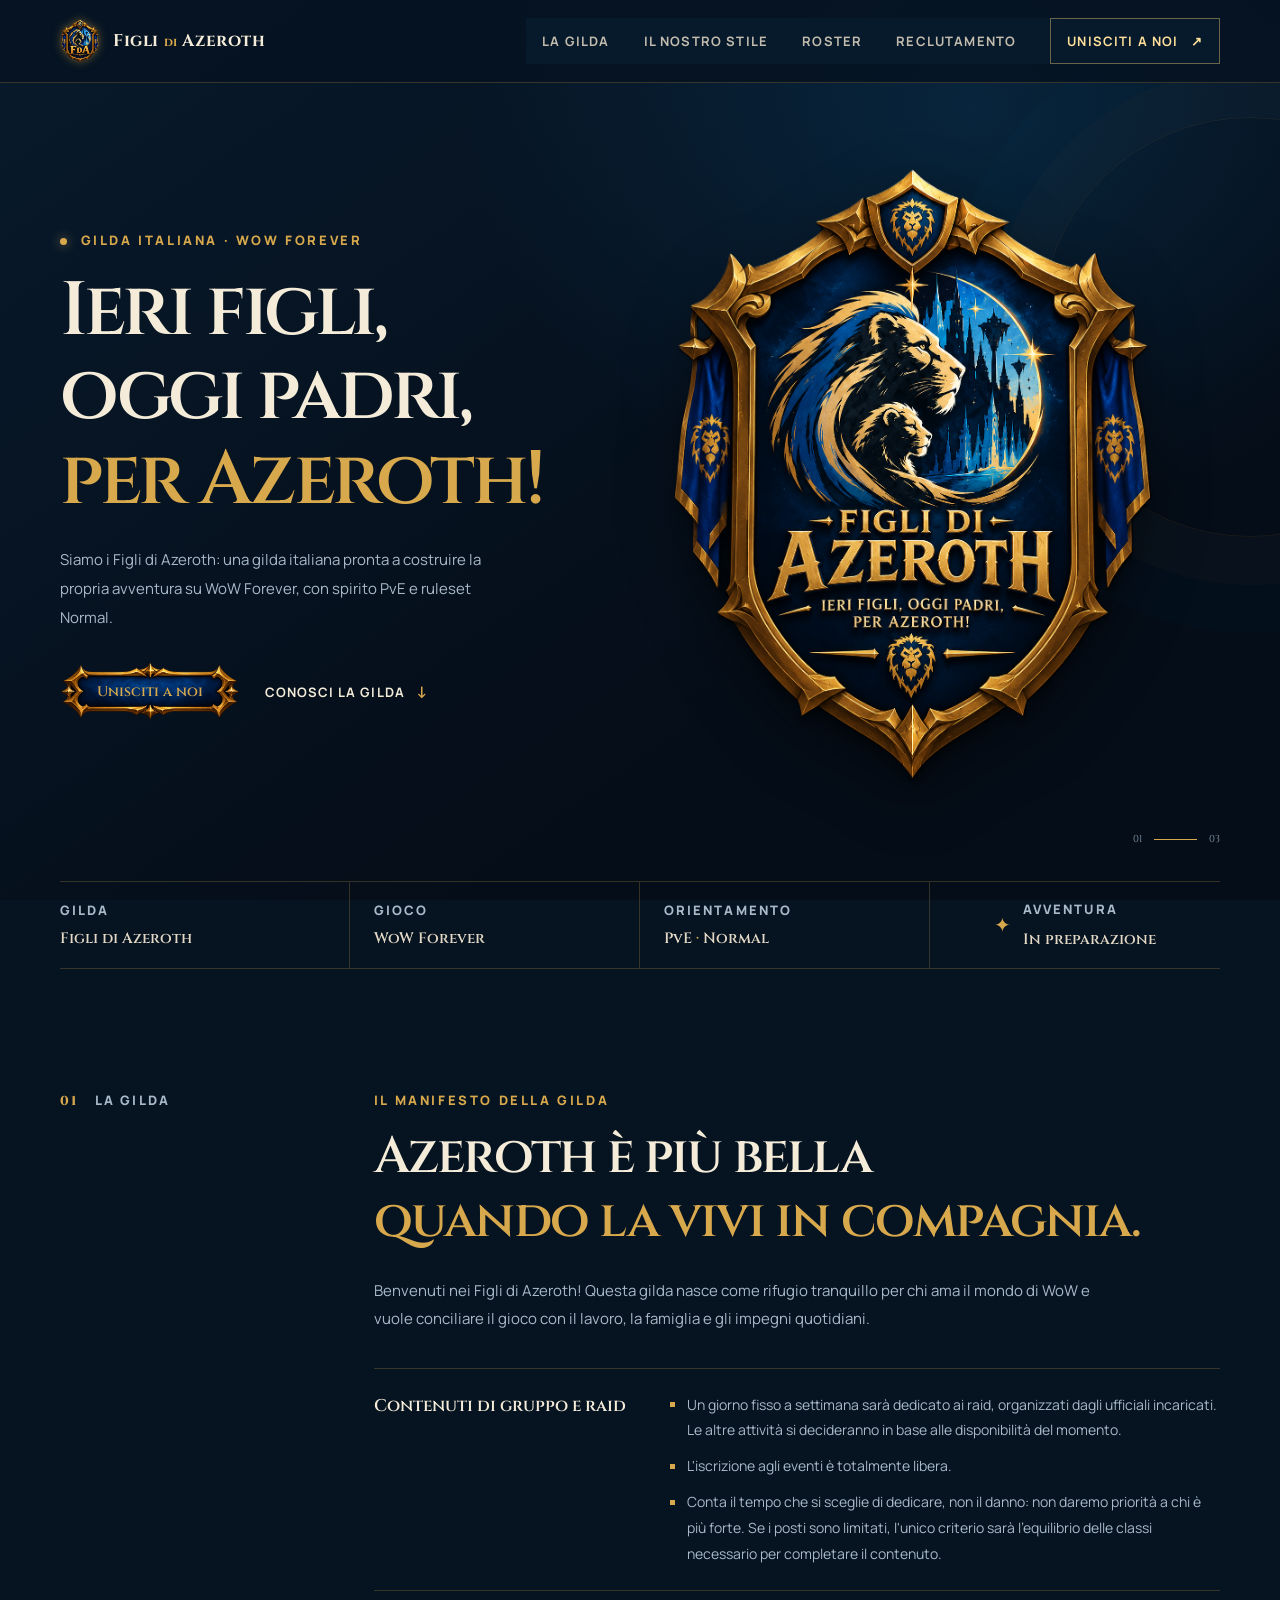
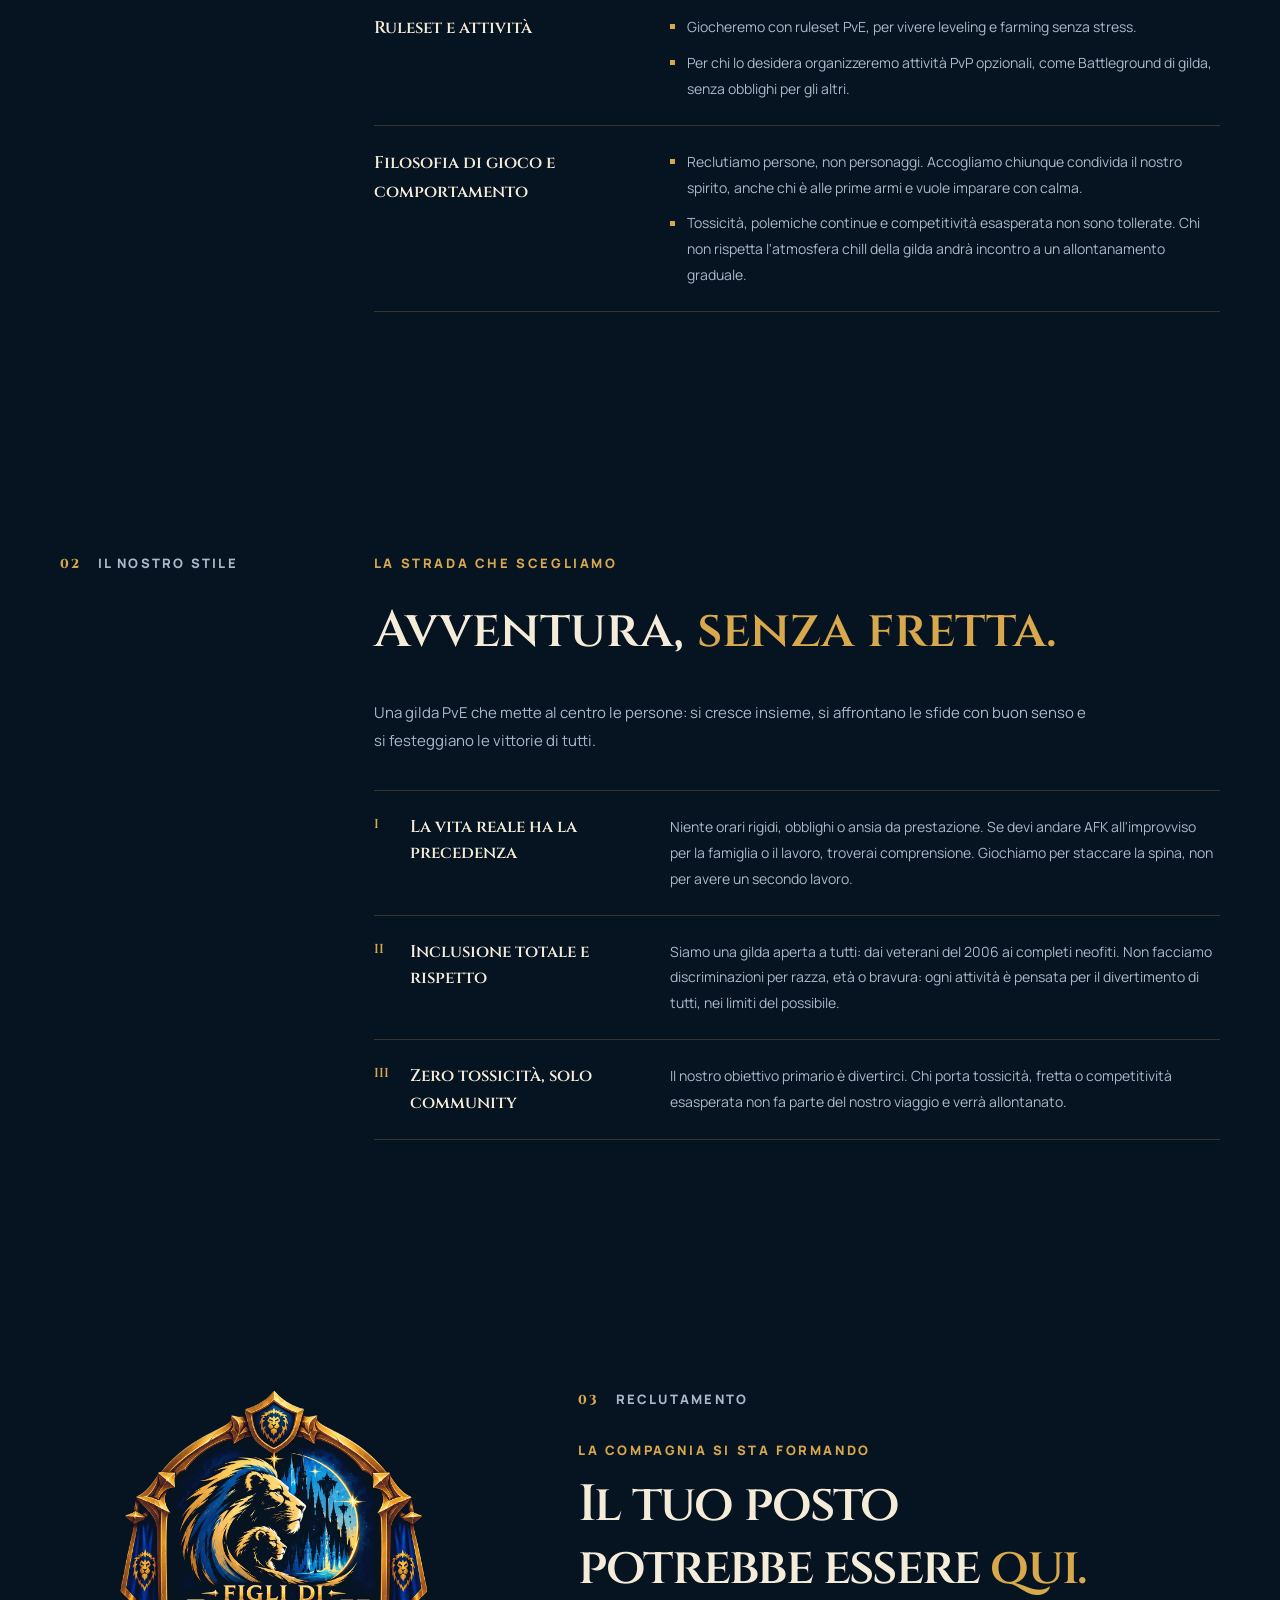
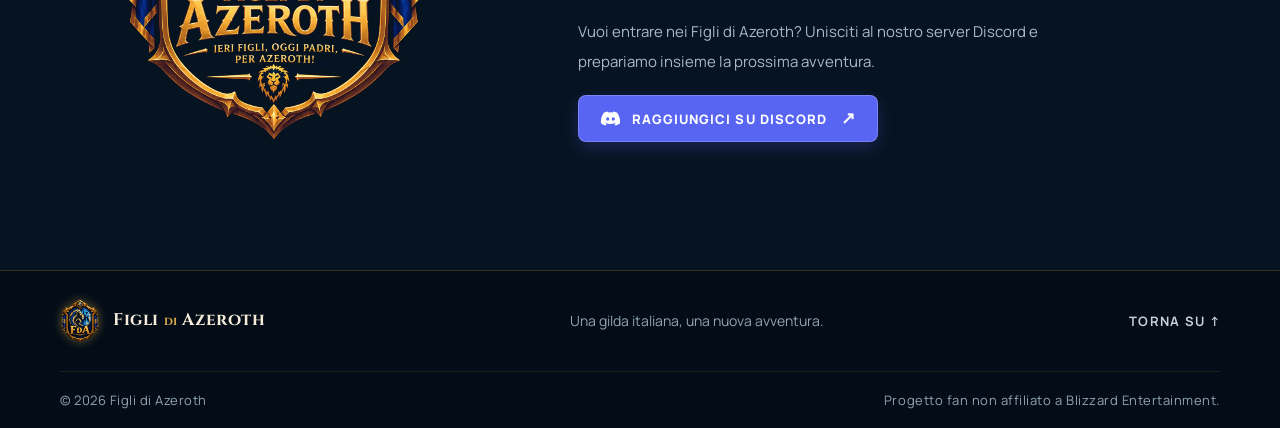
==== commit b83a4fb0: "creazione roster" ====
--- a/figli-di-azeroth/index.html
+++ b/figli-di-azeroth/index.html
@@ -26,6 +26,7 @@
       <div class="menu" id="site-menu">
         <a href="#gilda">La gilda</a>
         <a href="#stile">Il nostro stile</a>
+        <a href="roster.html">Roster</a>
         <a href="#reclutamento">Reclutamento</a>
         <a class="nav-cta" href="#reclutamento">Unisciti a noi <span aria-hidden="true">↗</span></a>
       </div>
--- a/figli-di-azeroth/style.css
+++ b/figli-di-azeroth/style.css
@@ -60,7 +60,7 @@
 .join-emblem i { top: 23%; }
 .join-status { background: rgba(8,38,63,.75); }
 .join-status small { color: #9eb1c1; }
-.menu { background: #071a2c; }
+.menu { padding-left: 16px; background: #071a2c; }
 .menu > a:not(.nav-cta) { border-color: rgba(216,169,76,.12); }
 .hero-art { display: grid; min-height: 0; place-items: center; overflow: visible; border: 0; background: transparent; box-shadow: none; isolation: auto; }
 .hero-art::before { display: none; }
@@ -141,4 +141,62 @@
   .hero-lead { font-size: 15px; }
 }
 .button-gold { width: 180px; min-height: 63px; gap: 0; padding-inline: 19px; color: var(--gold); background: transparent url("pulsante.png") center / 100% 100% no-repeat; font-family: var(--serif); font-size: 14px; font-weight: 600; letter-spacing: 0; text-align: center; text-transform: none; }
-.button-gold:hover { color: var(--cream); background: transparent url("pulsante.png") center / 100% 100% no-repeat; filter: brightness(1.08); }+.button-gold:hover { color: var(--cream); background: transparent url("pulsante.png") center / 100% 100% no-repeat; filter: brightness(1.08); }
+.menu a[aria-current="page"] { color: var(--gold-light); }
+.sr-only { position: absolute; width: 1px; height: 1px; padding: 0; margin: -1px; overflow: hidden; clip: rect(0, 0, 0, 0); white-space: nowrap; border: 0; }
+.roster-page { padding-block: 78px 110px; }
+.roster-heading { margin-bottom: 46px; }
+.roster-heading .eyebrow { margin-bottom: 18px; }
+.roster-heading h1 { margin-bottom: 13px; font-size: clamp(45px, 7vw, 76px); }
+.roster-heading > p:last-child { margin-bottom: 0; color: var(--muted); font-size: 15px; }
+.roster-dashboard { display: grid; grid-template-columns: 1.3fr repeat(3, 1fr); margin-bottom: 76px; border: 1px solid var(--line); background: rgba(4,18,32,.46); }
+.roster-stat { display: flex; min-height: 116px; flex-direction: column; justify-content: center; padding: 20px 25px; border-left: 1px solid var(--line); }
+.roster-stat-total { border-left: 0; }
+.roster-stat-label { margin-bottom: 7px; color: var(--muted); font-size: 10px; font-weight: 700; letter-spacing: .11em; text-transform: uppercase; }
+.roster-stat strong { color: var(--gold-light); font-family: var(--serif); font-size: 32px; font-weight: 600; line-height: 1; }
+.roster-overview, .roster-members { margin-bottom: 82px; }
+.roster-section-heading { margin-bottom: 27px; }
+.roster-section-heading .section-kicker { margin-bottom: 13px; }
+.roster-section-heading h2 { margin: 0; font-size: clamp(30px, 4vw, 43px); line-height: 1.2; }
+.roster-section-heading h2 em { color: var(--gold); font-style: normal; }
+.class-breakdown { display: grid; grid-template-columns: repeat(3, minmax(0, 1fr)); gap: 19px 30px; }
+.class-breakdown-item { min-width: 0; }
+.class-breakdown-label { display: flex; justify-content: space-between; gap: 12px; margin-bottom: 8px; color: var(--cream); font-size: 12px; }
+.class-breakdown-label strong { color: var(--gold-light); font-weight: 700; }
+.class-breakdown-track { height: 4px; background: rgba(216,169,76,.12); }
+.class-breakdown-track span { display: block; height: 100%; background: linear-gradient(90deg, #a77b32, var(--gold-light)); }
+.class-breakdown-empty { grid-column: 1 / -1; margin: 0; color: var(--muted); font-size: 13px; }
+.roster-filters { display: grid; grid-template-columns: minmax(220px, 1.4fr) repeat(3, minmax(130px, .8fr)); gap: 12px; margin-bottom: 17px; }
+.roster-filter-field { display: grid; min-width: 0; gap: 7px; }
+.roster-filter-field label { color: var(--cream); font-size: 11px; font-weight: 700; }
+.roster-search, .roster-select { width: 100%; min-width: 0; min-height: 43px; padding: 0 13px; border: 1px solid var(--line); border-radius: 0; outline: 0; color: var(--cream); background: rgba(4,18,32,.7); font: inherit; font-size: 11px; }
+.roster-search:focus, .roster-select:focus { border-color: var(--gold); }
+.roster-search::placeholder { color: #8294a3; }
+.roster-select option { color: var(--cream); background: var(--night); }
+.roster-status { min-height: 23px; margin-bottom: 13px; color: var(--muted); font-size: 11px; }
+.roster-table-wrap { overflow-x: auto; border: 1px solid var(--line); }
+.roster-table { width: 100%; border-collapse: collapse; text-align: left; }
+.roster-table th, .roster-table td { padding: 15px 18px; border-bottom: 1px solid rgba(216,169,76,.12); white-space: nowrap; }
+.roster-table th { color: #a99b7e; background: rgba(4,18,32,.55); font-size: 9px; font-weight: 800; letter-spacing: .13em; text-transform: uppercase; }
+.roster-table td { color: var(--muted); font-size: 12px; }
+.roster-table tbody tr:last-child td { border-bottom: 0; }
+.roster-table .roster-player { color: var(--cream); font-weight: 700; }
+.roster-table .roster-type { color: var(--gold-light); }
+.roster-table .roster-role { color: var(--gold-light); }
+@media (max-width: 800px) {
+  .roster-page { padding-block: 57px 80px; }
+  .roster-dashboard { grid-template-columns: repeat(2, 1fr); margin-bottom: 60px; }
+  .roster-stat { min-height: 95px; padding: 16px 19px; border-top: 1px solid var(--line); }
+  .roster-stat:nth-child(odd) { border-left: 0; }
+  .roster-stat:nth-child(-n+2) { border-top: 0; }
+  .class-breakdown { grid-template-columns: repeat(2, minmax(0, 1fr)); }
+  .roster-filters { grid-template-columns: repeat(2, minmax(0, 1fr)); }
+  .roster-overview, .roster-members { margin-bottom: 62px; }
+}
+@media (max-width: 520px) {
+  .roster-heading { margin-bottom: 34px; }
+  .roster-heading h1 { font-size: 43px; }
+  .roster-filters { grid-template-columns: 1fr; gap: 9px; }
+  .roster-table { min-width: 740px; }
+  .roster-table th, .roster-table td { padding: 13px 14px; }
+}
